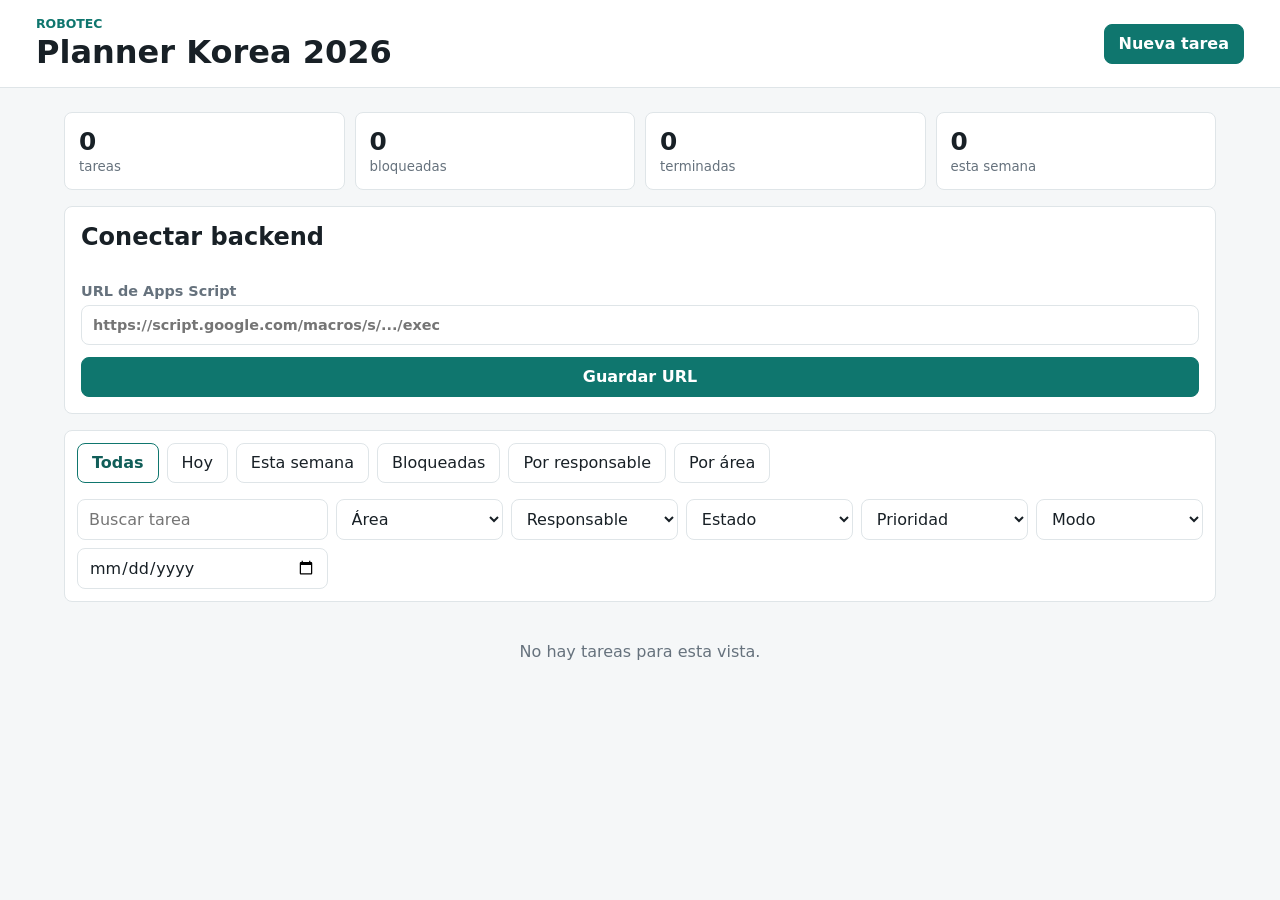
==== index.html @ e9654791 "Build RoboTec planner app" ====
<!doctype html>
<html lang="es">
  <head>
    <meta charset="utf-8">
    <meta name="viewport" content="width=device-width, initial-scale=1">
    <title>RoboTec Planner Korea 2026</title>
    <link rel="stylesheet" href="styles.css">
  </head>
  <body>
    <header class="app-header">
      <div>
        <p class="eyebrow">RoboTec</p>
        <h1>Planner Korea 2026</h1>
      </div>
      <button id="newTaskBtn" class="primary-button" type="button">Nueva tarea</button>
    </header>

    <main class="shell">
      <section class="status-strip" aria-live="polite">
        <div>
          <span id="totalCount">0</span>
          <small>tareas</small>
        </div>
        <div>
          <span id="blockedCount">0</span>
          <small>bloqueadas</small>
        </div>
        <div>
          <span id="doneCount">0</span>
          <small>terminadas</small>
        </div>
        <div>
          <span id="dueSoonCount">0</span>
          <small>esta semana</small>
        </div>
      </section>

      <section id="setupPanel" class="setup-panel" hidden>
        <h2>Conectar backend</h2>
        <label>
          URL de Apps Script
          <input id="apiUrlInput" type="url" placeholder="https://script.google.com/macros/s/.../exec">
        </label>
        <button id="saveApiUrlBtn" class="primary-button" type="button">Guardar URL</button>
      </section>

      <section class="toolbar" aria-label="Filtros">
        <div class="tabs" role="tablist">
          <button class="tab active" data-view="all" type="button">Todas</button>
          <button class="tab" data-view="today" type="button">Hoy</button>
          <button class="tab" data-view="week" type="button">Esta semana</button>
          <button class="tab" data-view="blocked" type="button">Bloqueadas</button>
          <button class="tab" data-view="owner" type="button">Por responsable</button>
          <button class="tab" data-view="area" type="button">Por área</button>
        </div>

        <div class="filters">
          <input id="searchInput" type="search" placeholder="Buscar tarea">
          <select id="areaFilter" aria-label="Área"></select>
          <select id="ownerFilter" aria-label="Responsable"></select>
          <select id="statusFilter" aria-label="Estado"></select>
          <select id="priorityFilter" aria-label="Prioridad"></select>
          <select id="modeFilter" aria-label="Modo"></select>
          <input id="dateFilter" type="date" aria-label="Fecha">
        </div>
      </section>

      <section id="content" class="content" aria-live="polite"></section>
    </main>

    <dialog id="taskDialog">
      <form id="taskForm" method="dialog">
        <header>
          <h2 id="dialogTitle">Nueva tarea</h2>
          <button class="ghost-button" value="cancel" type="button" id="closeDialogBtn">Cerrar</button>
        </header>

        <input id="taskId" type="hidden">
        <label>
          Tarea
          <input id="taskName" name="task" required>
        </label>
        <div class="form-grid">
          <label>Área<select id="taskArea" name="area" required></select></label>
          <label>Estado<select id="taskStatus" name="status" required></select></label>
          <label>Prioridad<select id="taskPriority" name="priority" required></select></label>
          <label>Modo<select id="taskMode" name="work_mode" required></select></label>
          <label>Inicio<input id="taskStart" name="start_date" type="date" required></label>
          <label>Entrega<input id="taskDue" name="due_date" type="date" required></label>
        </div>
        <div class="form-grid">
          <label>Responsable<input id="taskOwner" name="owner"></label>
          <label>Colaboradores<input id="taskCollaborators" name="collaborators"></label>
        </div>
        <label>
          Bloqueo
          <input id="taskBlocker" name="blocker">
        </label>
        <label>
          Notas
          <textarea id="taskNotes" name="notes" rows="4"></textarea>
        </label>
        <label>
          Evidencia
          <input id="taskEvidence" name="evidence_url" type="url">
        </label>
        <div class="form-grid">
          <label>Actualizado por<input id="updatedBy" name="updated_by" required></label>
          <label>Código de equipo<input id="teamCode" name="team_code" type="password" required></label>
        </div>
        <footer>
          <button id="archiveBtn" class="danger-button" type="button" hidden>Archivar</button>
          <button class="primary-button" type="submit">Guardar</button>
        </footer>
      </form>
    </dialog>

    <template id="taskCardTemplate">
      <article class="task-card">
        <div class="card-top">
          <span class="pill area"></span>
          <span class="pill priority"></span>
        </div>
        <h3></h3>
        <p class="meta"></p>
        <p class="notes"></p>
        <div class="card-bottom">
          <span class="status"></span>
          <button class="ghost-button edit" type="button">Editar</button>
        </div>
      </article>
    </template>

    <script src="app.js"></script>
  </body>
</html>
---- styles.css ----
:root {
  color-scheme: light;
  --bg: #f5f7f8;
  --surface: #ffffff;
  --ink: #182026;
  --muted: #66727d;
  --line: #dfe5e8;
  --accent: #0f766e;
  --accent-strong: #115e59;
  --danger: #b42318;
  --warn: #b7791f;
  --done: #287d3c;
  font-family: Inter, ui-sans-serif, system-ui, -apple-system, BlinkMacSystemFont, "Segoe UI", sans-serif;
}

* {
  box-sizing: border-box;
}

body {
  margin: 0;
  min-height: 100vh;
  background: var(--bg);
  color: var(--ink);
}

button,
input,
select,
textarea {
  font: inherit;
}

.app-header {
  position: sticky;
  top: 0;
  z-index: 5;
  display: flex;
  align-items: center;
  justify-content: space-between;
  gap: 16px;
  padding: 16px clamp(16px, 4vw, 36px);
  background: rgba(255, 255, 255, 0.94);
  border-bottom: 1px solid var(--line);
  backdrop-filter: blur(14px);
}

.eyebrow {
  margin: 0 0 2px;
  color: var(--accent);
  font-size: 0.78rem;
  font-weight: 800;
  letter-spacing: 0;
  text-transform: uppercase;
}

h1,
h2,
h3,
p {
  margin-top: 0;
}

h1 {
  margin-bottom: 0;
  font-size: clamp(1.25rem, 4vw, 2rem);
}

.shell {
  width: min(1200px, 100%);
  margin: 0 auto;
  padding: 16px;
}

.status-strip {
  display: grid;
  grid-template-columns: repeat(2, 1fr);
  gap: 10px;
  margin-bottom: 16px;
}

.status-strip div,
.setup-panel,
.toolbar,
.task-card,
.group-section {
  background: var(--surface);
  border: 1px solid var(--line);
  border-radius: 8px;
}

.status-strip div {
  padding: 14px;
}

.status-strip span {
  display: block;
  font-size: 1.55rem;
  font-weight: 800;
}

.status-strip small {
  color: var(--muted);
}

.setup-panel {
  display: grid;
  gap: 12px;
  margin-bottom: 16px;
  padding: 16px;
}

.toolbar {
  display: grid;
  gap: 14px;
  margin-bottom: 16px;
  padding: 12px;
}

.tabs {
  display: flex;
  gap: 8px;
  overflow-x: auto;
  padding-bottom: 2px;
}

.tab,
.ghost-button,
.primary-button,
.danger-button {
  min-height: 40px;
  border-radius: 8px;
  border: 1px solid var(--line);
  padding: 0 14px;
  cursor: pointer;
  white-space: nowrap;
}

.tab,
.ghost-button {
  background: #fff;
  color: var(--ink);
}

.tab.active {
  border-color: var(--accent);
  color: var(--accent-strong);
  font-weight: 800;
}

.primary-button {
  border-color: var(--accent);
  background: var(--accent);
  color: white;
  font-weight: 800;
}

.danger-button {
  border-color: var(--danger);
  background: #fff5f5;
  color: var(--danger);
  font-weight: 800;
}

.filters {
  display: grid;
  grid-template-columns: 1fr;
  gap: 8px;
}

input,
select,
textarea {
  width: 100%;
  min-height: 40px;
  border: 1px solid var(--line);
  border-radius: 8px;
  padding: 9px 11px;
  background: #fff;
  color: var(--ink);
}

textarea {
  resize: vertical;
}

label {
  display: grid;
  gap: 6px;
  color: var(--muted);
  font-size: 0.9rem;
  font-weight: 700;
}

.content {
  display: grid;
  gap: 12px;
}

.task-grid {
  display: grid;
  gap: 12px;
}

.task-card {
  padding: 14px;
}

.card-top,
.card-bottom,
.group-header {
  display: flex;
  align-items: center;
  justify-content: space-between;
  gap: 10px;
}

.pill {
  display: inline-flex;
  align-items: center;
  min-height: 26px;
  border-radius: 999px;
  padding: 0 9px;
  background: #eef4f3;
  color: var(--accent-strong);
  font-size: 0.78rem;
  font-weight: 800;
}

.priority[data-priority="Alta"] {
  background: #fff1f0;
  color: var(--danger);
}

.priority[data-priority="Media"] {
  background: #fff7e6;
  color: var(--warn);
}

.priority[data-priority="Baja"] {
  background: #eef8f1;
  color: var(--done);
}

.task-card h3 {
  margin: 12px 0 8px;
  font-size: 1.05rem;
}

.meta,
.notes {
  color: var(--muted);
  font-size: 0.92rem;
}

.notes {
  margin-bottom: 14px;
}

.status {
  font-weight: 800;
}

.status[data-status="Bloqueada"] {
  color: var(--danger);
}

.status[data-status="Terminada"] {
  color: var(--done);
}

.group-section {
  padding: 12px;
}

.group-header h2 {
  margin-bottom: 0;
  font-size: 1rem;
}

.task-table {
  display: none;
  width: 100%;
  border-collapse: collapse;
  background: var(--surface);
  border: 1px solid var(--line);
  border-radius: 8px;
  overflow: hidden;
}

.task-table th,
.task-table td {
  padding: 10px;
  border-bottom: 1px solid var(--line);
  text-align: left;
  vertical-align: top;
  font-size: 0.92rem;
}

.task-table th {
  background: #eef1f3;
}

dialog {
  width: min(720px, calc(100% - 24px));
  border: 1px solid var(--line);
  border-radius: 8px;
  padding: 0;
}

dialog::backdrop {
  background: rgba(24, 32, 38, 0.4);
}

form {
  display: grid;
  gap: 14px;
  padding: 16px;
}

form header,
form footer {
  display: flex;
  align-items: center;
  justify-content: space-between;
  gap: 12px;
}

form h2 {
  margin-bottom: 0;
}

.form-grid {
  display: grid;
  gap: 12px;
}

.empty-state {
  padding: 24px;
  color: var(--muted);
  text-align: center;
}

@media (min-width: 760px) {
  .shell {
    padding: 24px;
  }

  .status-strip {
    grid-template-columns: repeat(4, 1fr);
  }

  .filters {
    grid-template-columns: 1.5fr repeat(5, minmax(120px, 1fr));
  }

  .form-grid {
    grid-template-columns: repeat(2, 1fr);
  }

  .task-grid {
    grid-template-columns: repeat(2, minmax(0, 1fr));
  }
}

@media (min-width: 1040px) {
  .task-table {
    display: table;
  }

  .flat-list .task-grid {
    display: none;
  }
}
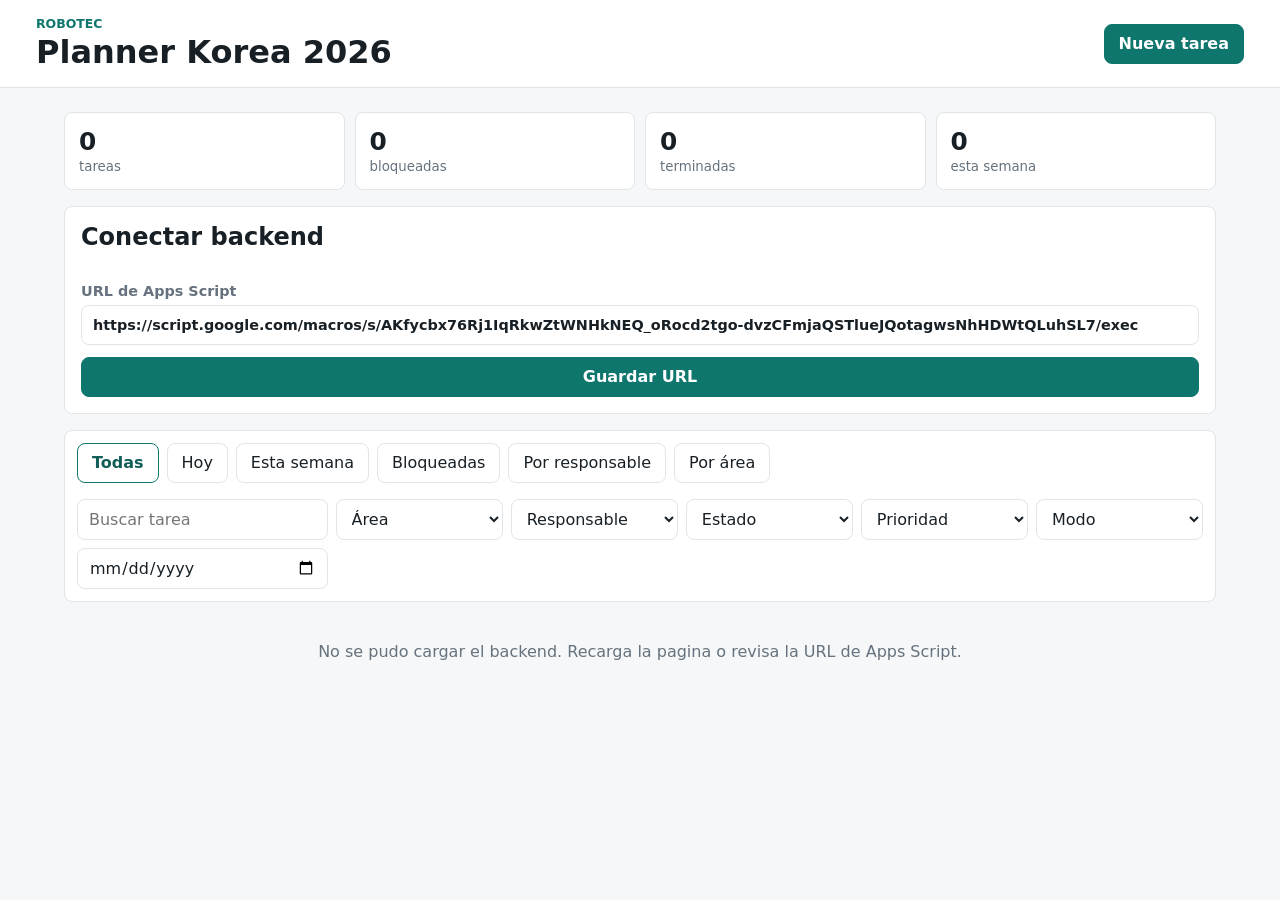
==== commit eb569bb3: "Always fallback to default backend" ====
--- a/index.html
+++ b/index.html
@@ -131,6 +131,6 @@
       </article>
     </template>
 
-    <script src="app.js"></script>
+    <script src="app.js?v=20260617-1"></script>
   </body>
 </html>
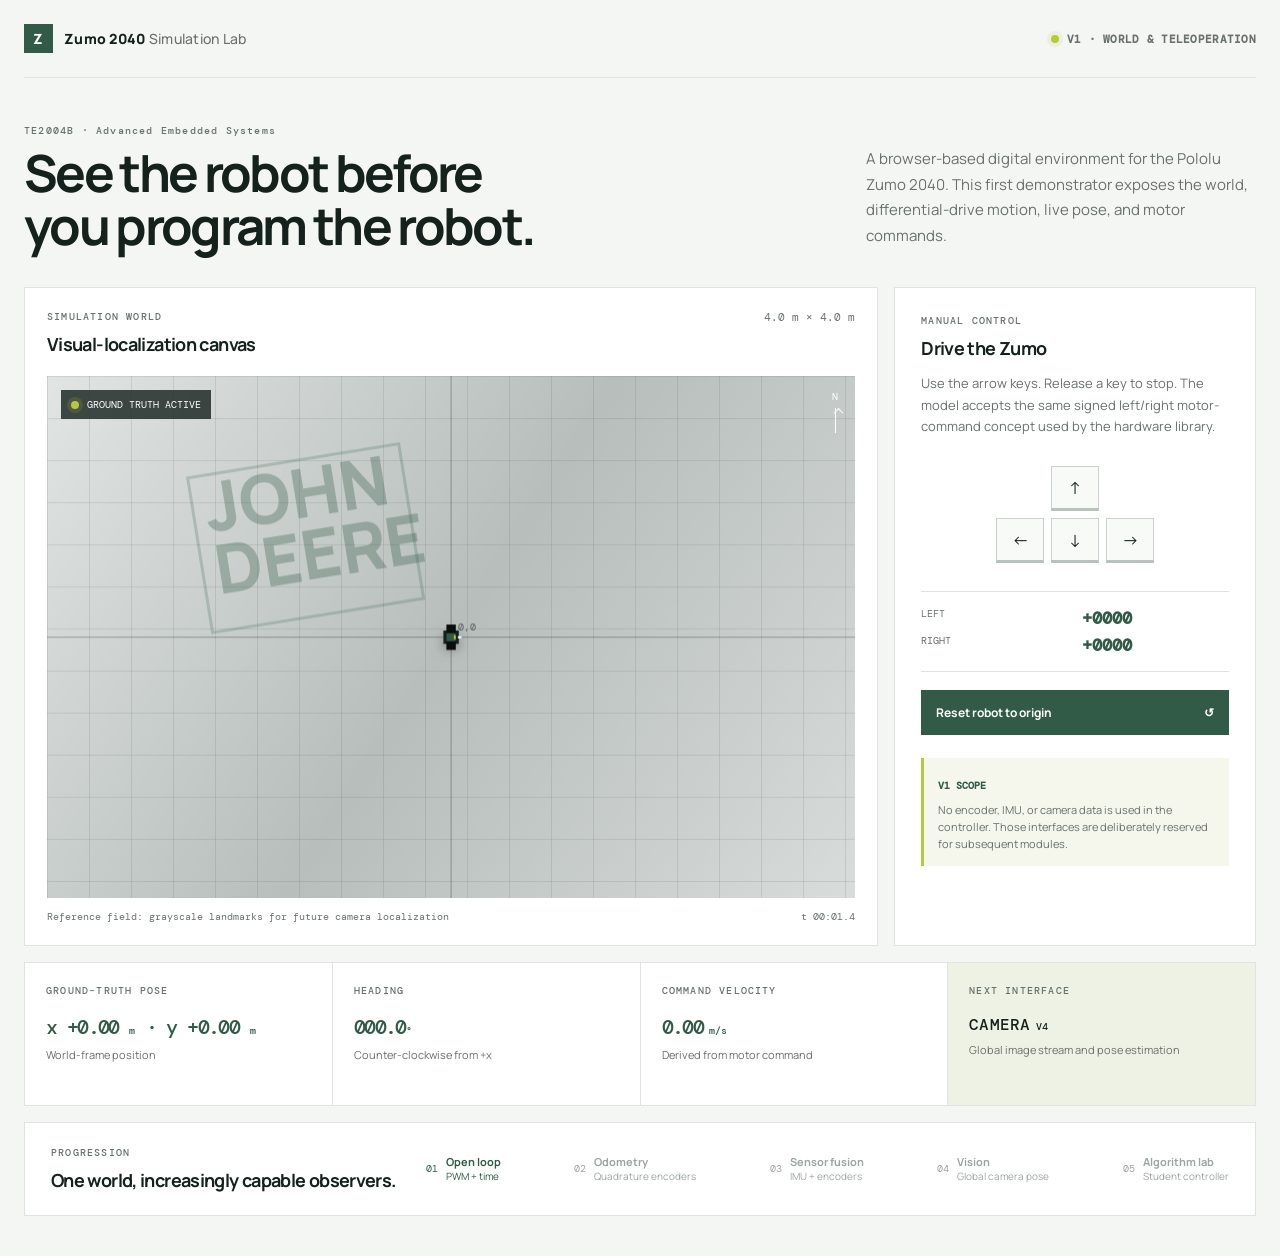
==== commit 7cd54299: "Add Zumo 2040 simulation lab demonstrator" ====
--- a/index.html
+++ b/index.html
@@ -1,136 +1,75 @@
 <!doctype html>
-<html lang="es">
+<html lang="en">
   <head>
-    <meta charset="utf-8">
-    <meta name="viewport" content="width=device-width, initial-scale=1">
-    <title>RoboTec Planner Korea 2026</title>
-    <link rel="stylesheet" href="styles.css">
+    <meta charset="UTF-8" />
+    <meta name="viewport" content="width=device-width, initial-scale=1.0" />
+    <meta name="description" content="Interactive Zumo 2040 simulation demonstrator for embedded systems." />
+    <title>Zumo 2040 · Simulation Lab</title>
+    <link rel="preconnect" href="https://fonts.googleapis.com" />
+    <link rel="preconnect" href="https://fonts.gstatic.com" crossorigin />
+    <link href="https://fonts.googleapis.com/css2?family=DM+Mono:wght@400;500&family=Manrope:wght@400;500;600;700;800&display=swap" rel="stylesheet" />
+    <link rel="stylesheet" href="styles.css" />
   </head>
   <body>
-    <header class="app-header">
-      <div>
-        <p class="eyebrow">RoboTec</p>
-        <h1>Planner Korea 2026</h1>
-      </div>
-      <button id="newTaskBtn" class="primary-button" type="button">Nueva tarea</button>
-    </header>
+    <main class="app-shell">
+      <header class="topbar">
+        <div class="brand"><span class="brand-mark">Z</span><span>Zumo 2040 <em>Simulation Lab</em></span></div>
+        <div class="status"><span class="status-dot"></span> V1 · World &amp; teleoperation</div>
+      </header>
 
-    <main class="shell">
-      <section class="status-strip" aria-live="polite">
+      <section class="intro">
         <div>
-          <span id="totalCount">0</span>
-          <small>tareas</small>
+          <p class="eyebrow">TE2004B · Advanced Embedded Systems</p>
+          <h1>See the robot before<br />you program the robot.</h1>
         </div>
-        <div>
-          <span id="blockedCount">0</span>
-          <small>bloqueadas</small>
-        </div>
-        <div>
-          <span id="doneCount">0</span>
-          <small>terminadas</small>
-        </div>
-        <div>
-          <span id="dueSoonCount">0</span>
-          <small>esta semana</small>
-        </div>
+        <p class="intro-copy">A browser-based digital environment for the Pololu Zumo 2040. This first demonstrator exposes the world, differential-drive motion, live pose, and motor commands.</p>
       </section>
 
-      <section id="setupPanel" class="setup-panel" hidden>
-        <h2>Conectar backend</h2>
-        <label>
-          URL de Apps Script
-          <input id="apiUrlInput" type="url" placeholder="https://script.google.com/macros/s/.../exec">
-        </label>
-        <button id="saveApiUrlBtn" class="primary-button" type="button">Guardar URL</button>
+      <section class="lab-grid">
+        <div class="world-panel panel">
+          <div class="panel-heading">
+            <div><p class="eyebrow">SIMULATION WORLD</p><h2>Visual-localization canvas</h2></div>
+            <div class="world-scale">4.0 m × 4.0 m</div>
+          </div>
+          <div class="world-wrap">
+            <canvas id="world" aria-label="Interactive top-down robot world"></canvas>
+            <div class="canvas-badge"><span></span> Ground truth active</div>
+            <div class="north">N <i></i></div>
+          </div>
+          <div class="world-footer"><span>Reference field: grayscale landmarks for future camera localization</span><span id="clock">t 00:00.0</span></div>
+        </div>
+
+        <aside class="control-panel panel">
+          <div class="panel-heading"><div><p class="eyebrow">MANUAL CONTROL</p><h2>Drive the Zumo</h2></div></div>
+          <p class="control-description">Use the arrow keys. Release a key to stop. The model accepts the same signed left/right motor-command concept used by the hardware library.</p>
+          <div class="keypad" aria-label="Arrow-key controls">
+            <span></span><kbd>↑</kbd><span></span>
+            <kbd>←</kbd><kbd>↓</kbd><kbd>→</kbd>
+          </div>
+          <div class="command-strip"><span>LEFT</span><strong id="left-command">+0000</strong><span>RIGHT</span><strong id="right-command">+0000</strong></div>
+          <button id="reset" type="button">Reset robot to origin <span>↺</span></button>
+          <div class="note"><span>V1 scope</span><p>No encoder, IMU, or camera data is used in the controller. Those interfaces are deliberately reserved for subsequent modules.</p></div>
+        </aside>
       </section>
 
-      <section class="toolbar" aria-label="Filtros">
-        <div class="tabs" role="tablist">
-          <button class="tab active" data-view="all" type="button">Todas</button>
-          <button class="tab" data-view="today" type="button">Hoy</button>
-          <button class="tab" data-view="week" type="button">Esta semana</button>
-          <button class="tab" data-view="blocked" type="button">Bloqueadas</button>
-          <button class="tab" data-view="owner" type="button">Por responsable</button>
-          <button class="tab" data-view="area" type="button">Por área</button>
-        </div>
-
-        <div class="filters">
-          <input id="searchInput" type="search" placeholder="Buscar tarea">
-          <select id="areaFilter" aria-label="Área"></select>
-          <select id="ownerFilter" aria-label="Responsable"></select>
-          <select id="statusFilter" aria-label="Estado"></select>
-          <select id="priorityFilter" aria-label="Prioridad"></select>
-          <select id="modeFilter" aria-label="Modo"></select>
-          <input id="dateFilter" type="date" aria-label="Fecha">
-        </div>
+      <section class="telemetry">
+        <article class="metric"><p class="eyebrow">GROUND-TRUTH POSE</p><div class="metric-value" id="position">x +0.00 <small>m</small> · y +0.00 <small>m</small></div><p>World-frame position</p></article>
+        <article class="metric"><p class="eyebrow">HEADING</p><div class="metric-value" id="heading">000.0<small>°</small></div><p>Counter-clockwise from +x</p></article>
+        <article class="metric"><p class="eyebrow">COMMAND VELOCITY</p><div class="metric-value" id="velocity">0.00<small> m/s</small></div><p>Derived from motor command</p></article>
+        <article class="metric next"><p class="eyebrow">NEXT INTERFACE</p><div class="metric-value">CAMERA<small> V4</small></div><p>Global image stream and pose estimation</p></article>
       </section>
 
-      <section id="content" class="content" aria-live="polite"></section>
+      <section class="roadmap panel">
+        <div><p class="eyebrow">PROGRESSION</p><h2>One world, increasingly capable observers.</h2></div>
+        <ol>
+          <li class="active"><b>01</b><span><strong>Open loop</strong><small>PWM + time</small></span></li>
+          <li><b>02</b><span><strong>Odometry</strong><small>Quadrature encoders</small></span></li>
+          <li><b>03</b><span><strong>Sensor fusion</strong><small>IMU + encoders</small></span></li>
+          <li><b>04</b><span><strong>Vision</strong><small>Global camera pose</small></span></li>
+          <li><b>05</b><span><strong>Algorithm lab</strong><small>Student controller</small></span></li>
+        </ol>
+      </section>
     </main>
-
-    <dialog id="taskDialog">
-      <form id="taskForm" method="dialog">
-        <header>
-          <h2 id="dialogTitle">Nueva tarea</h2>
-          <button class="ghost-button" value="cancel" type="button" id="closeDialogBtn">Cerrar</button>
-        </header>
-
-        <input id="taskId" type="hidden">
-        <label>
-          Tarea
-          <input id="taskName" name="task" required>
-        </label>
-        <div class="form-grid">
-          <label>Área<select id="taskArea" name="area" required></select></label>
-          <label>Estado<select id="taskStatus" name="status" required></select></label>
-          <label>Prioridad<select id="taskPriority" name="priority" required></select></label>
-          <label>Modo<select id="taskMode" name="work_mode" required></select></label>
-          <label>Inicio<input id="taskStart" name="start_date" type="date" required></label>
-          <label>Entrega<input id="taskDue" name="due_date" type="date" required></label>
-        </div>
-        <div class="form-grid">
-          <label>Responsable<input id="taskOwner" name="owner"></label>
-          <label>Colaboradores<input id="taskCollaborators" name="collaborators"></label>
-        </div>
-        <label>
-          Bloqueo
-          <input id="taskBlocker" name="blocker">
-        </label>
-        <label>
-          Notas
-          <textarea id="taskNotes" name="notes" rows="4"></textarea>
-        </label>
-        <label>
-          Evidencia
-          <input id="taskEvidence" name="evidence_url" type="url">
-        </label>
-        <div class="form-grid">
-          <label>Actualizado por<input id="updatedBy" name="updated_by" required></label>
-          <label>Código de equipo<input id="teamCode" name="team_code" type="password" required></label>
-        </div>
-        <footer>
-          <button id="archiveBtn" class="danger-button" type="button" hidden>Archivar</button>
-          <button class="primary-button" type="submit">Guardar</button>
-        </footer>
-      </form>
-    </dialog>
-
-    <template id="taskCardTemplate">
-      <article class="task-card">
-        <div class="card-top">
-          <span class="pill area"></span>
-          <span class="pill priority"></span>
-        </div>
-        <h3></h3>
-        <p class="meta"></p>
-        <p class="notes"></p>
-        <div class="card-bottom">
-          <span class="status"></span>
-          <button class="ghost-button edit" type="button">Editar</button>
-        </div>
-      </article>
-    </template>
-
-    <script src="app.js?v=20260617-1"></script>
+    <script src="app.js"></script>
   </body>
 </html>
--- a/styles.css
+++ b/styles.css
@@ -1,374 +1,14 @@
-:root {
-  color-scheme: light;
-  --bg: #f5f7f8;
-  --surface: #ffffff;
-  --ink: #182026;
-  --muted: #66727d;
-  --line: #dfe5e8;
-  --accent: #0f766e;
-  --accent-strong: #115e59;
-  --danger: #b42318;
-  --warn: #b7791f;
-  --done: #287d3c;
-  font-family: Inter, ui-sans-serif, system-ui, -apple-system, BlinkMacSystemFont, "Segoe UI", sans-serif;
-}
-
-* {
-  box-sizing: border-box;
-}
-
-body {
-  margin: 0;
-  min-height: 100vh;
-  background: var(--bg);
-  color: var(--ink);
-}
-
-button,
-input,
-select,
-textarea {
-  font: inherit;
-}
-
-.app-header {
-  position: sticky;
-  top: 0;
-  z-index: 5;
-  display: flex;
-  align-items: center;
-  justify-content: space-between;
-  gap: 16px;
-  padding: 16px clamp(16px, 4vw, 36px);
-  background: rgba(255, 255, 255, 0.94);
-  border-bottom: 1px solid var(--line);
-  backdrop-filter: blur(14px);
-}
-
-.eyebrow {
-  margin: 0 0 2px;
-  color: var(--accent);
-  font-size: 0.78rem;
-  font-weight: 800;
-  letter-spacing: 0;
-  text-transform: uppercase;
-}
-
-h1,
-h2,
-h3,
-p {
-  margin-top: 0;
-}
-
-h1 {
-  margin-bottom: 0;
-  font-size: clamp(1.25rem, 4vw, 2rem);
-}
-
-.shell {
-  width: min(1200px, 100%);
-  margin: 0 auto;
-  padding: 16px;
-}
-
-.status-strip {
-  display: grid;
-  grid-template-columns: repeat(2, 1fr);
-  gap: 10px;
-  margin-bottom: 16px;
-}
-
-.status-strip div,
-.setup-panel,
-.toolbar,
-.task-card,
-.group-section {
-  background: var(--surface);
-  border: 1px solid var(--line);
-  border-radius: 8px;
-}
-
-.status-strip div {
-  padding: 14px;
-}
-
-.status-strip span {
-  display: block;
-  font-size: 1.55rem;
-  font-weight: 800;
-}
-
-.status-strip small {
-  color: var(--muted);
-}
-
-.setup-panel {
-  display: grid;
-  gap: 12px;
-  margin-bottom: 16px;
-  padding: 16px;
-}
-
-.toolbar {
-  display: grid;
-  gap: 14px;
-  margin-bottom: 16px;
-  padding: 12px;
-}
-
-.tabs {
-  display: flex;
-  gap: 8px;
-  overflow-x: auto;
-  padding-bottom: 2px;
-}
-
-.tab,
-.ghost-button,
-.primary-button,
-.danger-button {
-  min-height: 40px;
-  border-radius: 8px;
-  border: 1px solid var(--line);
-  padding: 0 14px;
-  cursor: pointer;
-  white-space: nowrap;
-}
-
-.tab,
-.ghost-button {
-  background: #fff;
-  color: var(--ink);
-}
-
-.tab.active {
-  border-color: var(--accent);
-  color: var(--accent-strong);
-  font-weight: 800;
-}
-
-.primary-button {
-  border-color: var(--accent);
-  background: var(--accent);
-  color: white;
-  font-weight: 800;
-}
-
-.danger-button {
-  border-color: var(--danger);
-  background: #fff5f5;
-  color: var(--danger);
-  font-weight: 800;
-}
-
-.filters {
-  display: grid;
-  grid-template-columns: 1fr;
-  gap: 8px;
-}
-
-input,
-select,
-textarea {
-  width: 100%;
-  min-height: 40px;
-  border: 1px solid var(--line);
-  border-radius: 8px;
-  padding: 9px 11px;
-  background: #fff;
-  color: var(--ink);
-}
-
-textarea {
-  resize: vertical;
-}
-
-label {
-  display: grid;
-  gap: 6px;
-  color: var(--muted);
-  font-size: 0.9rem;
-  font-weight: 700;
-}
-
-.content {
-  display: grid;
-  gap: 12px;
-}
-
-.task-grid {
-  display: grid;
-  gap: 12px;
-}
-
-.task-card {
-  padding: 14px;
-}
-
-.card-top,
-.card-bottom,
-.group-header {
-  display: flex;
-  align-items: center;
-  justify-content: space-between;
-  gap: 10px;
-}
-
-.pill {
-  display: inline-flex;
-  align-items: center;
-  min-height: 26px;
-  border-radius: 999px;
-  padding: 0 9px;
-  background: #eef4f3;
-  color: var(--accent-strong);
-  font-size: 0.78rem;
-  font-weight: 800;
-}
-
-.priority[data-priority="Alta"] {
-  background: #fff1f0;
-  color: var(--danger);
-}
-
-.priority[data-priority="Media"] {
-  background: #fff7e6;
-  color: var(--warn);
-}
-
-.priority[data-priority="Baja"] {
-  background: #eef8f1;
-  color: var(--done);
-}
-
-.task-card h3 {
-  margin: 12px 0 8px;
-  font-size: 1.05rem;
-}
-
-.meta,
-.notes {
-  color: var(--muted);
-  font-size: 0.92rem;
-}
-
-.notes {
-  margin-bottom: 14px;
-}
-
-.status {
-  font-weight: 800;
-}
-
-.status[data-status="Bloqueada"] {
-  color: var(--danger);
-}
-
-.status[data-status="Terminada"] {
-  color: var(--done);
-}
-
-.group-section {
-  padding: 12px;
-}
-
-.group-header h2 {
-  margin-bottom: 0;
-  font-size: 1rem;
-}
-
-.task-table {
-  display: none;
-  width: 100%;
-  border-collapse: collapse;
-  background: var(--surface);
-  border: 1px solid var(--line);
-  border-radius: 8px;
-  overflow: hidden;
-}
-
-.task-table th,
-.task-table td {
-  padding: 10px;
-  border-bottom: 1px solid var(--line);
-  text-align: left;
-  vertical-align: top;
-  font-size: 0.92rem;
-}
-
-.task-table th {
-  background: #eef1f3;
-}
-
-dialog {
-  width: min(720px, calc(100% - 24px));
-  border: 1px solid var(--line);
-  border-radius: 8px;
-  padding: 0;
-}
-
-dialog::backdrop {
-  background: rgba(24, 32, 38, 0.4);
-}
-
-form {
-  display: grid;
-  gap: 14px;
-  padding: 16px;
-}
-
-form header,
-form footer {
-  display: flex;
-  align-items: center;
-  justify-content: space-between;
-  gap: 12px;
-}
-
-form h2 {
-  margin-bottom: 0;
-}
-
-.form-grid {
-  display: grid;
-  gap: 12px;
-}
-
-.empty-state {
-  padding: 24px;
-  color: var(--muted);
-  text-align: center;
-}
-
-@media (min-width: 760px) {
-  .shell {
-    padding: 24px;
-  }
-
-  .status-strip {
-    grid-template-columns: repeat(4, 1fr);
-  }
-
-  .filters {
-    grid-template-columns: 1.5fr repeat(5, minmax(120px, 1fr));
-  }
-
-  .form-grid {
-    grid-template-columns: repeat(2, 1fr);
-  }
-
-  .task-grid {
-    grid-template-columns: repeat(2, minmax(0, 1fr));
-  }
-}
-
-@media (min-width: 1040px) {
-  .task-table {
-    display: table;
-  }
-
-  .flat-list .task-grid {
-    display: none;
-  }
-}
+:root { --ink:#15211d; --muted:#68716d; --line:#dfe4e1; --green:#315b47; --lime:#b5c840; --paper:#f4f6f3; --orange:#e98633; }
+* { box-sizing:border-box; }
+body { margin:0; background:var(--paper); color:var(--ink); font-family:Manrope,Arial,sans-serif; }
+.app-shell { width:min(1320px,calc(100% - 48px)); margin:0 auto; padding:24px 0 40px; }
+.topbar { display:flex; justify-content:space-between; align-items:center; padding-bottom:24px; border-bottom:1px solid var(--line); font-size:14px; font-weight:800; letter-spacing:.02em; }
+.brand { display:flex; align-items:center; gap:11px; }.brand-mark { display:grid; place-items:center; width:29px; height:29px; background:var(--green); color:#fff; font-weight:800; }.brand em { color:var(--muted); font-style:normal; font-weight:500; }
+.status { display:flex; align-items:center; gap:8px; color:var(--muted); font-family:"DM Mono",monospace; font-size:11px; text-transform:uppercase; }.status-dot,.canvas-badge span { width:8px; height:8px; border-radius:50%; background:var(--lime); box-shadow:0 0 0 4px rgba(181,200,64,.14); }
+.intro { display:flex; justify-content:space-between; gap:48px; padding:46px 0 36px; }.eyebrow { margin:0 0 9px; color:#66716c; font-family:"DM Mono",monospace; font-size:10px; font-weight:500; letter-spacing:.12em; }.intro h1 { margin:0; font-size:clamp(31px,4vw,57px); line-height:1.03; letter-spacing:-.052em; }.intro-copy { width:min(390px,100%); margin:22px 0 0; color:var(--muted); font-size:15px; line-height:1.7; }
+.panel { border:1px solid var(--line); background:#fff; }.lab-grid { display:grid; grid-template-columns:minmax(0,1.7fr) minmax(300px,.72fr); gap:16px; }.world-panel { padding:22px; }.control-panel { padding:26px; }.panel-heading { display:flex; align-items:start; justify-content:space-between; gap:12px; }.panel h2 { margin:0; font-size:18px; letter-spacing:-.035em; }.world-scale { color:var(--muted); font-family:"DM Mono",monospace; font-size:11px; }
+.world-wrap { position:relative; aspect-ratio:1.55 / 1; margin-top:20px; overflow:hidden; background:#cdd2d0; }.world-wrap canvas { width:100%; height:100%; display:block; }.canvas-badge { position:absolute; top:14px; left:14px; display:flex; align-items:center; gap:8px; padding:8px 10px; color:#fff; background:rgba(20,33,29,.8); font-family:"DM Mono",monospace; font-size:10px; text-transform:uppercase; }.north { position:absolute; right:17px; top:14px; color:#fff; font-family:"DM Mono",monospace; font-size:10px; }.north i { display:block; width:1px; height:25px; margin:5px auto 0; background:#fff; }.north i:before { content:""; display:block; width:6px; height:6px; border-left:1px solid #fff; border-top:1px solid #fff; transform:rotate(45deg) translate(1px,1px); }.world-footer { display:flex; justify-content:space-between; gap:15px; padding-top:12px; color:var(--muted); font-family:"DM Mono",monospace; font-size:10px; }.control-description { color:var(--muted); font-size:13px; line-height:1.65; }.keypad { display:grid; grid-template-columns:repeat(3,48px); gap:7px; justify-content:center; margin:28px 0; }.keypad kbd { display:grid; place-items:center; height:45px; border:1px solid #cbd2ce; border-bottom:3px solid #b8c1bc; background:#f8faf8; font-family:Manrope,sans-serif; font-size:17px; }.command-strip { display:grid; grid-template-columns:1fr 1fr; gap:5px 14px; padding:15px 0; border-top:1px solid var(--line); border-bottom:1px solid var(--line); color:var(--muted); font-family:"DM Mono",monospace; font-size:10px; }.command-strip strong { color:var(--green); font-size:17px; } button { display:flex; justify-content:space-between; align-items:center; width:100%; margin-top:18px; padding:14px 15px; border:0; background:var(--green); color:white; cursor:pointer; font:700 12px Manrope,sans-serif; } button:hover { background:#203f31; }.note { margin-top:23px; padding:14px; border-left:3px solid var(--lime); background:#f5f7ed; }.note span { color:var(--green); font-family:"DM Mono",monospace; font-size:10px; font-weight:bold; text-transform:uppercase; }.note p { margin:7px 0 0; color:var(--muted); font-size:11px; line-height:1.55; }
+.telemetry { display:grid; grid-template-columns:repeat(4,1fr); gap:1px; margin-top:16px; border:1px solid var(--line); background:var(--line); }.metric { min-height:142px; padding:21px; background:#fff; }.metric-value { margin:17px 0 7px; color:var(--green); font-family:"DM Mono",monospace; font-size:20px; font-weight:500; letter-spacing:-.08em; }.metric-value small { font-size:10px; letter-spacing:0; }.metric > p:last-child { margin:0; color:var(--muted); font-size:11px; }.metric.next { background:#eef2e5; }.metric.next .metric-value { color:var(--ink); font-size:16px; letter-spacing:.01em; }
+.roadmap { display:flex; justify-content:space-between; align-items:center; gap:30px; margin-top:16px; padding:23px 26px; }.roadmap ol { display:flex; flex:1; justify-content:space-between; gap:8px; margin:0; padding:0; list-style:none; }.roadmap li { display:flex; align-items:center; gap:8px; color:#9ca5a0; }.roadmap li b { font:10px "DM Mono",monospace; }.roadmap li span { display:flex; flex-direction:column; }.roadmap li strong { font-size:11px; }.roadmap li small { font-size:10px; }.roadmap li.active { color:var(--green); }
+@media (max-width:850px) { .intro,.roadmap { flex-direction:column; gap:22px; }.intro-copy { margin:0; }.lab-grid { grid-template-columns:1fr; }.telemetry { grid-template-columns:repeat(2,1fr); }.roadmap ol { width:100%; overflow:auto; justify-content:flex-start; }.roadmap li { min-width:120px; } }
+@media (max-width:520px) { .app-shell { width:min(100% - 28px,1320px); }.topbar .status { display:none; }.intro { padding-top:34px; }.world-panel { padding:14px; }.world-footer { font-size:8px; }.telemetry { grid-template-columns:1fr; } }
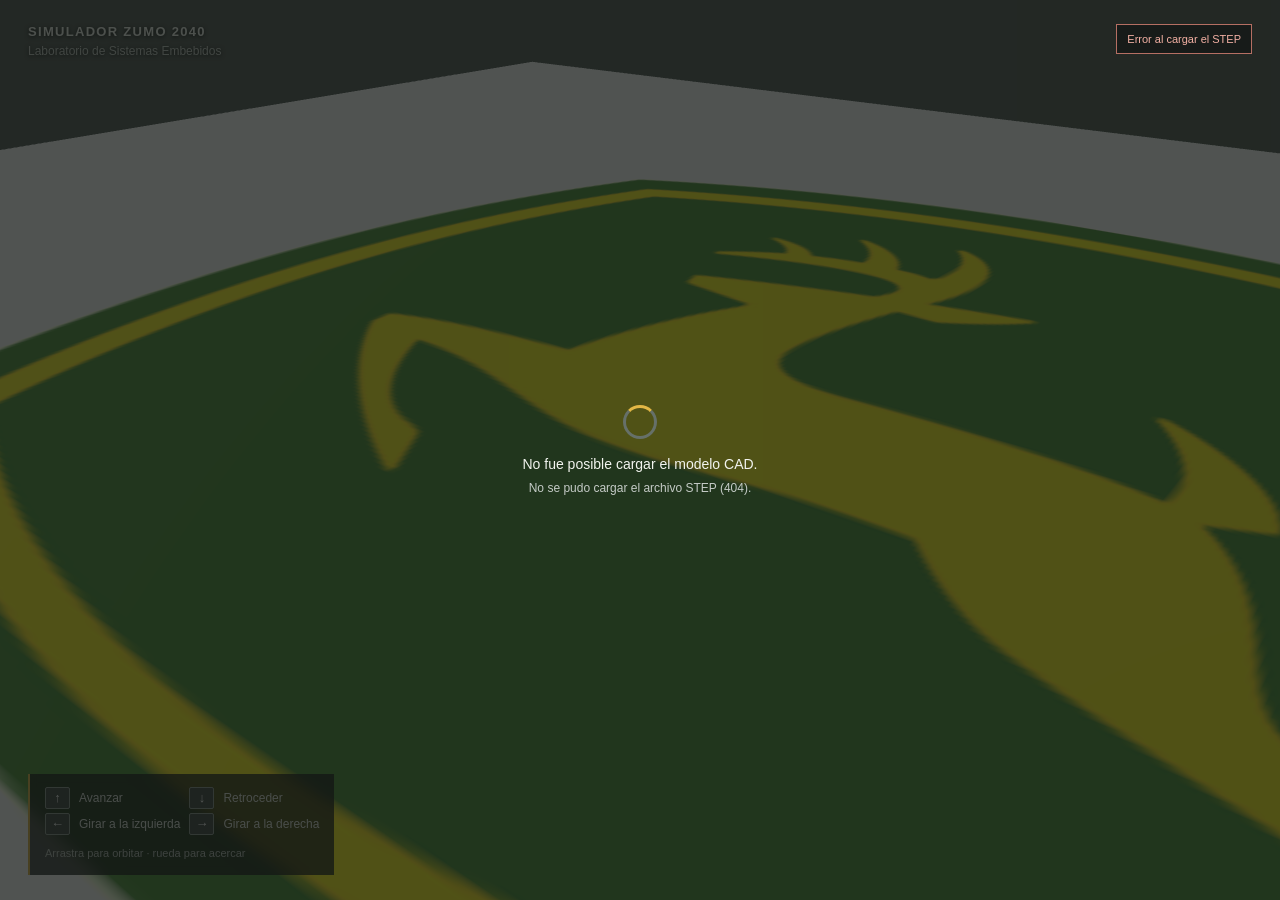
==== commit d6c69e2a: "Replace dashboard with 3D Zumo CAD world" ====
--- a/index.html
+++ b/index.html
@@ -1,75 +1,20 @@
 <!doctype html>
-<html lang="en">
+<html lang="es">
   <head>
     <meta charset="UTF-8" />
     <meta name="viewport" content="width=device-width, initial-scale=1.0" />
-    <meta name="description" content="Interactive Zumo 2040 simulation demonstrator for embedded systems." />
-    <title>Zumo 2040 · Simulation Lab</title>
-    <link rel="preconnect" href="https://fonts.googleapis.com" />
-    <link rel="preconnect" href="https://fonts.gstatic.com" crossorigin />
-    <link href="https://fonts.googleapis.com/css2?family=DM+Mono:wght@400;500&family=Manrope:wght@400;500;600;700;800&display=swap" rel="stylesheet" />
+    <meta name="description" content="Entorno de simulación del Zumo 2040 para Sistemas Embebidos." />
+    <title>Simulador Zumo 2040</title>
     <link rel="stylesheet" href="styles.css" />
+    <script src="vendor/occt-import-js.js"></script>
+    <script type="importmap">{"imports":{"three":"./vendor/three.module.js"}}</script>
   </head>
   <body>
-    <main class="app-shell">
-      <header class="topbar">
-        <div class="brand"><span class="brand-mark">Z</span><span>Zumo 2040 <em>Simulation Lab</em></span></div>
-        <div class="status"><span class="status-dot"></span> V1 · World &amp; teleoperation</div>
-      </header>
-
-      <section class="intro">
-        <div>
-          <p class="eyebrow">TE2004B · Advanced Embedded Systems</p>
-          <h1>See the robot before<br />you program the robot.</h1>
-        </div>
-        <p class="intro-copy">A browser-based digital environment for the Pololu Zumo 2040. This first demonstrator exposes the world, differential-drive motion, live pose, and motor commands.</p>
-      </section>
-
-      <section class="lab-grid">
-        <div class="world-panel panel">
-          <div class="panel-heading">
-            <div><p class="eyebrow">SIMULATION WORLD</p><h2>Visual-localization canvas</h2></div>
-            <div class="world-scale">4.0 m × 4.0 m</div>
-          </div>
-          <div class="world-wrap">
-            <canvas id="world" aria-label="Interactive top-down robot world"></canvas>
-            <div class="canvas-badge"><span></span> Ground truth active</div>
-            <div class="north">N <i></i></div>
-          </div>
-          <div class="world-footer"><span>Reference field: grayscale landmarks for future camera localization</span><span id="clock">t 00:00.0</span></div>
-        </div>
-
-        <aside class="control-panel panel">
-          <div class="panel-heading"><div><p class="eyebrow">MANUAL CONTROL</p><h2>Drive the Zumo</h2></div></div>
-          <p class="control-description">Use the arrow keys. Release a key to stop. The model accepts the same signed left/right motor-command concept used by the hardware library.</p>
-          <div class="keypad" aria-label="Arrow-key controls">
-            <span></span><kbd>↑</kbd><span></span>
-            <kbd>←</kbd><kbd>↓</kbd><kbd>→</kbd>
-          </div>
-          <div class="command-strip"><span>LEFT</span><strong id="left-command">+0000</strong><span>RIGHT</span><strong id="right-command">+0000</strong></div>
-          <button id="reset" type="button">Reset robot to origin <span>↺</span></button>
-          <div class="note"><span>V1 scope</span><p>No encoder, IMU, or camera data is used in the controller. Those interfaces are deliberately reserved for subsequent modules.</p></div>
-        </aside>
-      </section>
-
-      <section class="telemetry">
-        <article class="metric"><p class="eyebrow">GROUND-TRUTH POSE</p><div class="metric-value" id="position">x +0.00 <small>m</small> · y +0.00 <small>m</small></div><p>World-frame position</p></article>
-        <article class="metric"><p class="eyebrow">HEADING</p><div class="metric-value" id="heading">000.0<small>°</small></div><p>Counter-clockwise from +x</p></article>
-        <article class="metric"><p class="eyebrow">COMMAND VELOCITY</p><div class="metric-value" id="velocity">0.00<small> m/s</small></div><p>Derived from motor command</p></article>
-        <article class="metric next"><p class="eyebrow">NEXT INTERFACE</p><div class="metric-value">CAMERA<small> V4</small></div><p>Global image stream and pose estimation</p></article>
-      </section>
-
-      <section class="roadmap panel">
-        <div><p class="eyebrow">PROGRESSION</p><h2>One world, increasingly capable observers.</h2></div>
-        <ol>
-          <li class="active"><b>01</b><span><strong>Open loop</strong><small>PWM + time</small></span></li>
-          <li><b>02</b><span><strong>Odometry</strong><small>Quadrature encoders</small></span></li>
-          <li><b>03</b><span><strong>Sensor fusion</strong><small>IMU + encoders</small></span></li>
-          <li><b>04</b><span><strong>Vision</strong><small>Global camera pose</small></span></li>
-          <li><b>05</b><span><strong>Algorithm lab</strong><small>Student controller</small></span></li>
-        </ol>
-      </section>
-    </main>
-    <script src="app.js"></script>
+    <canvas id="simulador" aria-label="Escena 3D del robot Zumo 2040 sobre la pista"></canvas>
+    <header class="marca"><strong>SIMULADOR ZUMO 2040</strong><span>Laboratorio de Sistemas Embebidos</span></header>
+    <aside class="ayuda" aria-label="Controles"><div class="teclas"><kbd>↑</kbd><span>Avanzar</span><kbd>↓</kbd><span>Retroceder</span><kbd>←</kbd><span>Girar a la izquierda</span><kbd>→</kbd><span>Girar a la derecha</span></div><p>Arrastra para orbitar · rueda para acercar</p></aside>
+    <section id="cargando" class="cargando" aria-live="polite"><div class="indicador"></div><p id="mensaje-carga">Cargando el modelo CAD del Zumo 2040…</p><small id="progreso-carga">Preparando escena</small></section>
+    <div id="estado" class="estado" role="status">Modelo CAD listo</div>
+    <script type="module" src="app.js"></script>
   </body>
 </html>
--- a/styles.css
+++ b/styles.css
@@ -1,14 +1,11 @@
-:root { --ink:#15211d; --muted:#68716d; --line:#dfe4e1; --green:#315b47; --lime:#b5c840; --paper:#f4f6f3; --orange:#e98633; }
-* { box-sizing:border-box; }
-body { margin:0; background:var(--paper); color:var(--ink); font-family:Manrope,Arial,sans-serif; }
-.app-shell { width:min(1320px,calc(100% - 48px)); margin:0 auto; padding:24px 0 40px; }
-.topbar { display:flex; justify-content:space-between; align-items:center; padding-bottom:24px; border-bottom:1px solid var(--line); font-size:14px; font-weight:800; letter-spacing:.02em; }
-.brand { display:flex; align-items:center; gap:11px; }.brand-mark { display:grid; place-items:center; width:29px; height:29px; background:var(--green); color:#fff; font-weight:800; }.brand em { color:var(--muted); font-style:normal; font-weight:500; }
-.status { display:flex; align-items:center; gap:8px; color:var(--muted); font-family:"DM Mono",monospace; font-size:11px; text-transform:uppercase; }.status-dot,.canvas-badge span { width:8px; height:8px; border-radius:50%; background:var(--lime); box-shadow:0 0 0 4px rgba(181,200,64,.14); }
-.intro { display:flex; justify-content:space-between; gap:48px; padding:46px 0 36px; }.eyebrow { margin:0 0 9px; color:#66716c; font-family:"DM Mono",monospace; font-size:10px; font-weight:500; letter-spacing:.12em; }.intro h1 { margin:0; font-size:clamp(31px,4vw,57px); line-height:1.03; letter-spacing:-.052em; }.intro-copy { width:min(390px,100%); margin:22px 0 0; color:var(--muted); font-size:15px; line-height:1.7; }
-.panel { border:1px solid var(--line); background:#fff; }.lab-grid { display:grid; grid-template-columns:minmax(0,1.7fr) minmax(300px,.72fr); gap:16px; }.world-panel { padding:22px; }.control-panel { padding:26px; }.panel-heading { display:flex; align-items:start; justify-content:space-between; gap:12px; }.panel h2 { margin:0; font-size:18px; letter-spacing:-.035em; }.world-scale { color:var(--muted); font-family:"DM Mono",monospace; font-size:11px; }
-.world-wrap { position:relative; aspect-ratio:1.55 / 1; margin-top:20px; overflow:hidden; background:#cdd2d0; }.world-wrap canvas { width:100%; height:100%; display:block; }.canvas-badge { position:absolute; top:14px; left:14px; display:flex; align-items:center; gap:8px; padding:8px 10px; color:#fff; background:rgba(20,33,29,.8); font-family:"DM Mono",monospace; font-size:10px; text-transform:uppercase; }.north { position:absolute; right:17px; top:14px; color:#fff; font-family:"DM Mono",monospace; font-size:10px; }.north i { display:block; width:1px; height:25px; margin:5px auto 0; background:#fff; }.north i:before { content:""; display:block; width:6px; height:6px; border-left:1px solid #fff; border-top:1px solid #fff; transform:rotate(45deg) translate(1px,1px); }.world-footer { display:flex; justify-content:space-between; gap:15px; padding-top:12px; color:var(--muted); font-family:"DM Mono",monospace; font-size:10px; }.control-description { color:var(--muted); font-size:13px; line-height:1.65; }.keypad { display:grid; grid-template-columns:repeat(3,48px); gap:7px; justify-content:center; margin:28px 0; }.keypad kbd { display:grid; place-items:center; height:45px; border:1px solid #cbd2ce; border-bottom:3px solid #b8c1bc; background:#f8faf8; font-family:Manrope,sans-serif; font-size:17px; }.command-strip { display:grid; grid-template-columns:1fr 1fr; gap:5px 14px; padding:15px 0; border-top:1px solid var(--line); border-bottom:1px solid var(--line); color:var(--muted); font-family:"DM Mono",monospace; font-size:10px; }.command-strip strong { color:var(--green); font-size:17px; } button { display:flex; justify-content:space-between; align-items:center; width:100%; margin-top:18px; padding:14px 15px; border:0; background:var(--green); color:white; cursor:pointer; font:700 12px Manrope,sans-serif; } button:hover { background:#203f31; }.note { margin-top:23px; padding:14px; border-left:3px solid var(--lime); background:#f5f7ed; }.note span { color:var(--green); font-family:"DM Mono",monospace; font-size:10px; font-weight:bold; text-transform:uppercase; }.note p { margin:7px 0 0; color:var(--muted); font-size:11px; line-height:1.55; }
-.telemetry { display:grid; grid-template-columns:repeat(4,1fr); gap:1px; margin-top:16px; border:1px solid var(--line); background:var(--line); }.metric { min-height:142px; padding:21px; background:#fff; }.metric-value { margin:17px 0 7px; color:var(--green); font-family:"DM Mono",monospace; font-size:20px; font-weight:500; letter-spacing:-.08em; }.metric-value small { font-size:10px; letter-spacing:0; }.metric > p:last-child { margin:0; color:var(--muted); font-size:11px; }.metric.next { background:#eef2e5; }.metric.next .metric-value { color:var(--ink); font-size:16px; letter-spacing:.01em; }
-.roadmap { display:flex; justify-content:space-between; align-items:center; gap:30px; margin-top:16px; padding:23px 26px; }.roadmap ol { display:flex; flex:1; justify-content:space-between; gap:8px; margin:0; padding:0; list-style:none; }.roadmap li { display:flex; align-items:center; gap:8px; color:#9ca5a0; }.roadmap li b { font:10px "DM Mono",monospace; }.roadmap li span { display:flex; flex-direction:column; }.roadmap li strong { font-size:11px; }.roadmap li small { font-size:10px; }.roadmap li.active { color:var(--green); }
-@media (max-width:850px) { .intro,.roadmap { flex-direction:column; gap:22px; }.intro-copy { margin:0; }.lab-grid { grid-template-columns:1fr; }.telemetry { grid-template-columns:repeat(2,1fr); }.roadmap ol { width:100%; overflow:auto; justify-content:flex-start; }.roadmap li { min-width:120px; } }
-@media (max-width:520px) { .app-shell { width:min(100% - 28px,1320px); }.topbar .status { display:none; }.intro { padding-top:34px; }.world-panel { padding:14px; }.world-footer { font-size:8px; }.telemetry { grid-template-columns:1fr; } }
+:root { color-scheme: dark; }
+* { box-sizing: border-box; }
+html, body { width: 100%; height: 100%; margin: 0; overflow: hidden; background: #272b29; font-family: Arial, Helvetica, sans-serif; }
+#simulador { display: block; width: 100%; height: 100%; outline: none; }
+.marca { position: fixed; top: 24px; left: 28px; color: #f0f3ee; text-shadow: 0 1px 4px #000; pointer-events: none; }
+.marca strong { display: block; font-size: 13px; letter-spacing: .1em; }.marca span { display: block; margin-top: 5px; color: #c4cac5; font-size: 12px; }
+.ayuda { position: fixed; bottom: 25px; left: 28px; padding: 13px 15px; border-left: 2px solid #e2b746; background: rgba(19, 23, 21, .78); color: #e5e9e5; font-size: 12px; line-height: 1.55; backdrop-filter: blur(4px); }
+.teclas { display: grid; grid-template-columns: 25px auto 25px auto; gap: 4px 9px; align-items: center; }.teclas kbd { display: inline-grid; place-items: center; height: 22px; border: 1px solid #8d9690; border-radius: 2px; background: #3f4642; color: #fff; font: 13px Arial, sans-serif; }.ayuda p { margin: 10px 0 0; color: #b6bdb7; font-size: 11px; }
+.cargando { position: fixed; inset: 0; display: grid; place-content: center; justify-items: center; gap: 9px; background: rgba(19, 23, 21, .74); color: #f2f4ef; text-align: center; transition: opacity .55s ease, visibility .55s ease; }.cargando.oculto { opacity: 0; visibility: hidden; }.cargando p { margin: 8px 0 0; font-size: 14px; }.cargando small { color: #c5cbc7; font-size: 12px; }.indicador { width: 34px; height: 34px; border: 3px solid #667069; border-top-color: #e2b746; border-radius: 50%; animation: giro .85s linear infinite; } @keyframes giro { to { transform: rotate(360deg); } }
+.estado { position: fixed; top: 24px; right: 28px; padding: 8px 10px; border: 1px solid rgba(226,183,70,.7); background: rgba(19,23,21,.72); color: #e7c764; font-size: 11px; opacity: 0; transition: opacity .25s ease; }.estado.visible { opacity: 1; } .estado.error { color: #f3b0a4; border-color: #b56f63; }
+@media (max-width: 560px) { .marca { top: 16px; left: 17px; }.ayuda { right: 17px; bottom: 17px; left: 17px; }.estado { top: 16px; right: 17px; } }
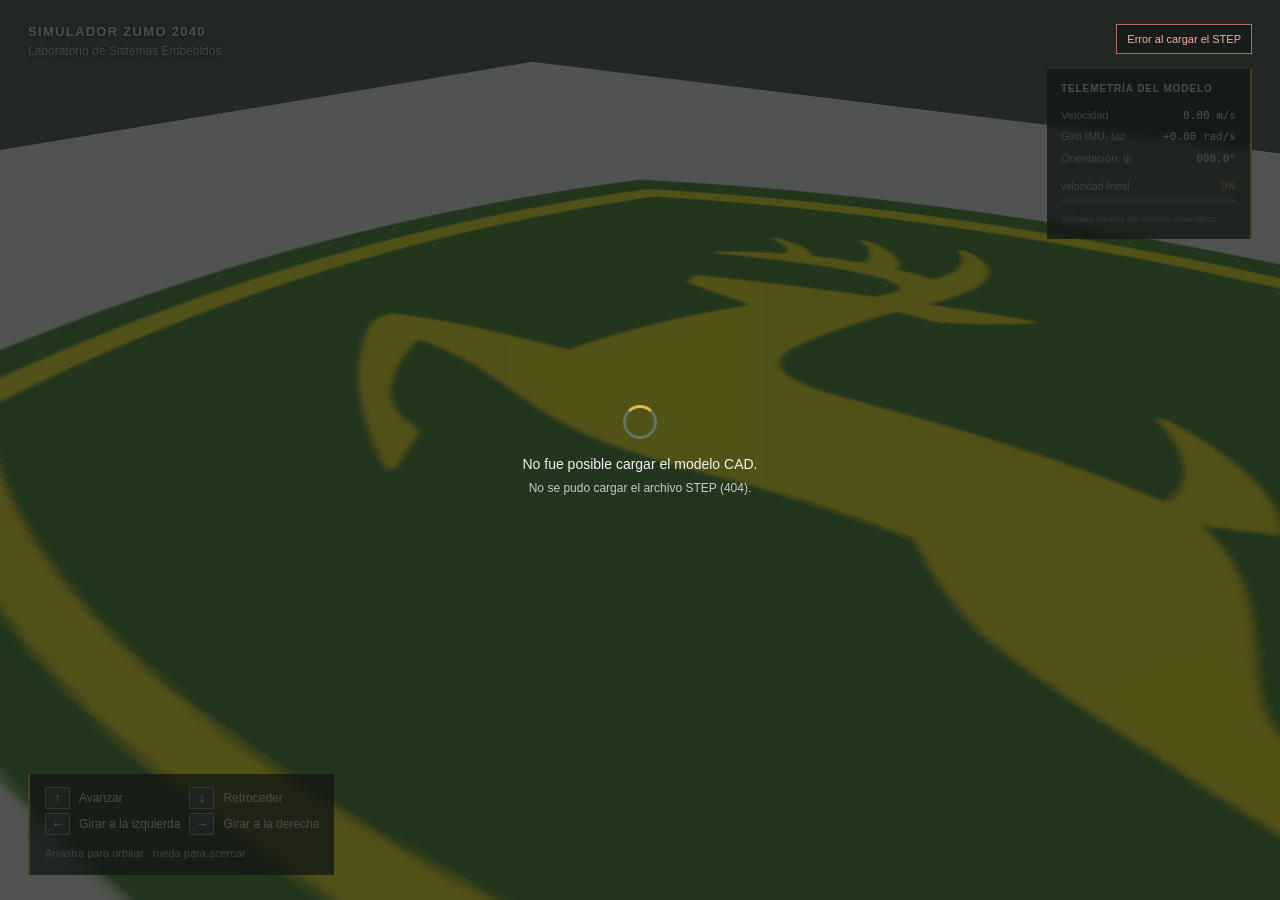
==== commit af173224: "Align forward motion with Zumo model and add telemetry" ====
--- a/index.html
+++ b/index.html
@@ -5,16 +5,26 @@
     <meta name="viewport" content="width=device-width, initial-scale=1.0" />
     <meta name="description" content="Entorno de simulación del Zumo 2040 para Sistemas Embebidos." />
     <title>Simulador Zumo 2040</title>
-    <link rel="stylesheet" href="styles.css" />
-    <script src="vendor/occt-import-js.js"></script>
-    <script type="importmap">{"imports":{"three":"./vendor/three.module.js"}}</script>
+    <link rel="stylesheet" href="styles.css?v=3d-1" />
+    <script src="vendor/occt-import-js.js?v=3d-1"></script>
+    <script type="importmap">{"imports":{"three":"./vendor/three.module.js?v=3d-1"}}</script>
   </head>
   <body>
     <canvas id="simulador" aria-label="Escena 3D del robot Zumo 2040 sobre la pista"></canvas>
     <header class="marca"><strong>SIMULADOR ZUMO 2040</strong><span>Laboratorio de Sistemas Embebidos</span></header>
     <aside class="ayuda" aria-label="Controles"><div class="teclas"><kbd>↑</kbd><span>Avanzar</span><kbd>↓</kbd><span>Retroceder</span><kbd>←</kbd><span>Girar a la izquierda</span><kbd>→</kbd><span>Girar a la derecha</span></div><p>Arrastra para orbitar · rueda para acercar</p></aside>
+    <aside class="telemetria" aria-label="Telemetría básica de la simulación">
+      <p>Telemetría del modelo</p>
+      <div class="lecturas">
+        <span>Velocidad</span><output id="velocidad">0.00 m/s</output>
+        <span>Giro IMU, ωz</span><output id="giro-imu">+0.00 rad/s</output>
+        <span>Orientación, ψ</span><output id="orientacion">000.0°</output>
+      </div>
+      <div class="medidor"><div><span>velocidad lineal</span><b id="porcentaje-velocidad">0%</b></div><i><em id="barra-velocidad"></em></i></div>
+      <small>Señales ideales del modelo cinemático</small>
+    </aside>
     <section id="cargando" class="cargando" aria-live="polite"><div class="indicador"></div><p id="mensaje-carga">Cargando el modelo CAD del Zumo 2040…</p><small id="progreso-carga">Preparando escena</small></section>
     <div id="estado" class="estado" role="status">Modelo CAD listo</div>
-    <script type="module" src="app.js"></script>
+    <script type="module" src="app.js?v=3d-1"></script>
   </body>
 </html>
--- a/styles.css
+++ b/styles.css
@@ -6,6 +6,7 @@
 .marca strong { display: block; font-size: 13px; letter-spacing: .1em; }.marca span { display: block; margin-top: 5px; color: #c4cac5; font-size: 12px; }
 .ayuda { position: fixed; bottom: 25px; left: 28px; padding: 13px 15px; border-left: 2px solid #e2b746; background: rgba(19, 23, 21, .78); color: #e5e9e5; font-size: 12px; line-height: 1.55; backdrop-filter: blur(4px); }
 .teclas { display: grid; grid-template-columns: 25px auto 25px auto; gap: 4px 9px; align-items: center; }.teclas kbd { display: inline-grid; place-items: center; height: 22px; border: 1px solid #8d9690; border-radius: 2px; background: #3f4642; color: #fff; font: 13px Arial, sans-serif; }.ayuda p { margin: 10px 0 0; color: #b6bdb7; font-size: 11px; }
+.telemetria { position: fixed; top: 69px; right: 28px; width: 205px; padding: 13px 14px; border-right: 2px solid #e2b746; background: rgba(19, 23, 21, .78); color: #e5e9e5; font-size: 11px; line-height: 1.45; backdrop-filter: blur(4px); }.telemetria > p { margin: 0 0 11px; color: #dfe4df; font-size: 10px; font-weight: bold; letter-spacing: .09em; text-transform: uppercase; }.lecturas { display: grid; grid-template-columns: 1fr auto; gap: 6px 11px; }.lecturas span { color: #b8c0ba; }.lecturas output { color: #f2f4ef; font-family: monospace; font-size: 11px; text-align: right; }.medidor { margin-top: 13px; }.medidor div { display: flex; justify-content: space-between; margin-bottom: 4px; color: #b8c0ba; font-size: 10px; }.medidor b { color: #e2b746; font-weight: normal; }.medidor i { display: block; height: 4px; overflow: hidden; background: #5d655f; }.medidor em { display: block; width: 0%; height: 100%; background: #e2b746; transition: width .08s linear; }.telemetria small { display: block; margin-top: 10px; color: #929b94; font-size: 9px; }
 .cargando { position: fixed; inset: 0; display: grid; place-content: center; justify-items: center; gap: 9px; background: rgba(19, 23, 21, .74); color: #f2f4ef; text-align: center; transition: opacity .55s ease, visibility .55s ease; }.cargando.oculto { opacity: 0; visibility: hidden; }.cargando p { margin: 8px 0 0; font-size: 14px; }.cargando small { color: #c5cbc7; font-size: 12px; }.indicador { width: 34px; height: 34px; border: 3px solid #667069; border-top-color: #e2b746; border-radius: 50%; animation: giro .85s linear infinite; } @keyframes giro { to { transform: rotate(360deg); } }
 .estado { position: fixed; top: 24px; right: 28px; padding: 8px 10px; border: 1px solid rgba(226,183,70,.7); background: rgba(19,23,21,.72); color: #e7c764; font-size: 11px; opacity: 0; transition: opacity .25s ease; }.estado.visible { opacity: 1; } .estado.error { color: #f3b0a4; border-color: #b56f63; }
-@media (max-width: 560px) { .marca { top: 16px; left: 17px; }.ayuda { right: 17px; bottom: 17px; left: 17px; }.estado { top: 16px; right: 17px; } }
+@media (max-width: 560px) { .marca { top: 16px; left: 17px; }.ayuda { right: 17px; bottom: 17px; left: 17px; }.telemetria { top: 67px; right: 17px; width: 180px; }.estado { top: 16px; right: 17px; } }
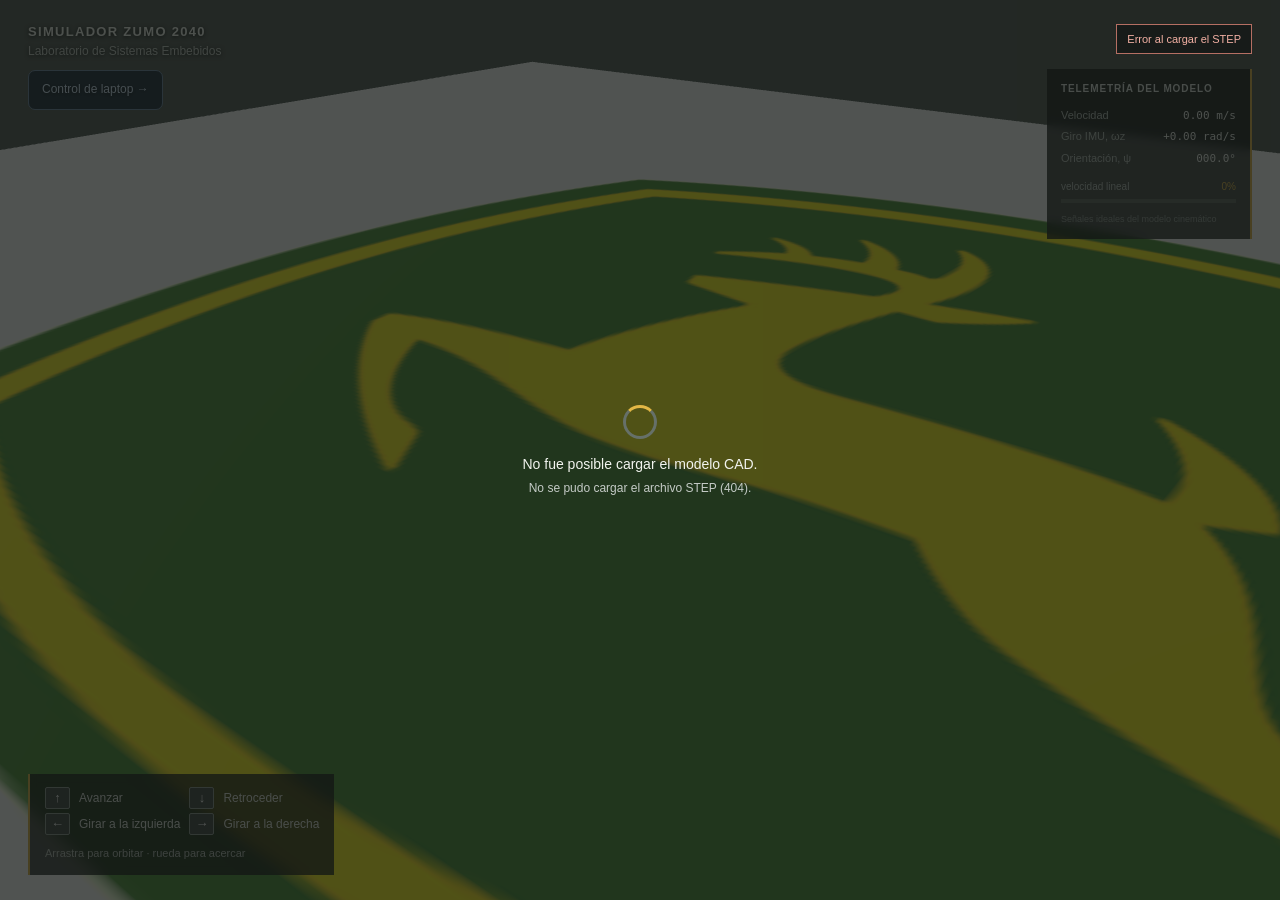
==== commit a4ef3df1: "Add authenticated microphone listening and mobile panel improvements" ====
--- a/index.html
+++ b/index.html
@@ -5,13 +5,13 @@
     <meta name="viewport" content="width=device-width, initial-scale=1.0" />
     <meta name="description" content="Entorno de simulación del Zumo 2040 para Sistemas Embebidos." />
     <title>Simulador Zumo 2040</title>
-    <link rel="stylesheet" href="styles.css?v=3d-1" />
+    <link rel="stylesheet" href="styles.css?v=3d-panel-1" />
     <script src="vendor/occt-import-js.js?v=3d-1"></script>
     <script type="importmap">{"imports":{"three":"./vendor/three.module.js?v=3d-1"}}</script>
   </head>
   <body>
     <canvas id="simulador" aria-label="Escena 3D del robot Zumo 2040 sobre la pista"></canvas>
-    <header class="marca"><strong>SIMULADOR ZUMO 2040</strong><span>Laboratorio de Sistemas Embebidos</span></header>
+    <header class="marca"><strong>SIMULADOR ZUMO 2040</strong><span>Laboratorio de Sistemas Embebidos</span><a href="panel/">Control de laptop →</a></header>
     <aside class="ayuda" aria-label="Controles"><div class="teclas"><kbd>↑</kbd><span>Avanzar</span><kbd>↓</kbd><span>Retroceder</span><kbd>←</kbd><span>Girar a la izquierda</span><kbd>→</kbd><span>Girar a la derecha</span></div><p>Arrastra para orbitar · rueda para acercar</p></aside>
     <aside class="telemetria" aria-label="Telemetría básica de la simulación">
       <p>Telemetría del modelo</p>
@@ -25,6 +25,6 @@
     </aside>
     <section id="cargando" class="cargando" aria-live="polite"><div class="indicador"></div><p id="mensaje-carga">Cargando el modelo CAD del Zumo 2040…</p><small id="progreso-carga">Preparando escena</small></section>
     <div id="estado" class="estado" role="status">Modelo CAD listo</div>
-    <script type="module" src="app.js?v=3d-1"></script>
+    <script type="module" src="app.js?v=3d-2"></script>
   </body>
 </html>
--- a/styles.css
+++ b/styles.css
@@ -10,3 +10,5 @@
 .cargando { position: fixed; inset: 0; display: grid; place-content: center; justify-items: center; gap: 9px; background: rgba(19, 23, 21, .74); color: #f2f4ef; text-align: center; transition: opacity .55s ease, visibility .55s ease; }.cargando.oculto { opacity: 0; visibility: hidden; }.cargando p { margin: 8px 0 0; font-size: 14px; }.cargando small { color: #c5cbc7; font-size: 12px; }.indicador { width: 34px; height: 34px; border: 3px solid #667069; border-top-color: #e2b746; border-radius: 50%; animation: giro .85s linear infinite; } @keyframes giro { to { transform: rotate(360deg); } }
 .estado { position: fixed; top: 24px; right: 28px; padding: 8px 10px; border: 1px solid rgba(226,183,70,.7); background: rgba(19,23,21,.72); color: #e7c764; font-size: 11px; opacity: 0; transition: opacity .25s ease; }.estado.visible { opacity: 1; } .estado.error { color: #f3b0a4; border-color: #b56f63; }
 @media (max-width: 560px) { .marca { top: 16px; left: 17px; }.ayuda { right: 17px; bottom: 17px; left: 17px; }.telemetria { top: 67px; right: 17px; width: 180px; }.estado { top: 16px; right: 17px; } }
+
+.marca a { display: inline-block; margin-top: 12px; padding: 11px 13px; border: 1px solid #6e89a8; border-radius: 7px; background: #18283be8; color: #d7e9ff; font-size: 12px; text-decoration: none; pointer-events: auto; position: relative; z-index: 3; min-height: 40px; }.marca a:hover { background: #28435e; }
